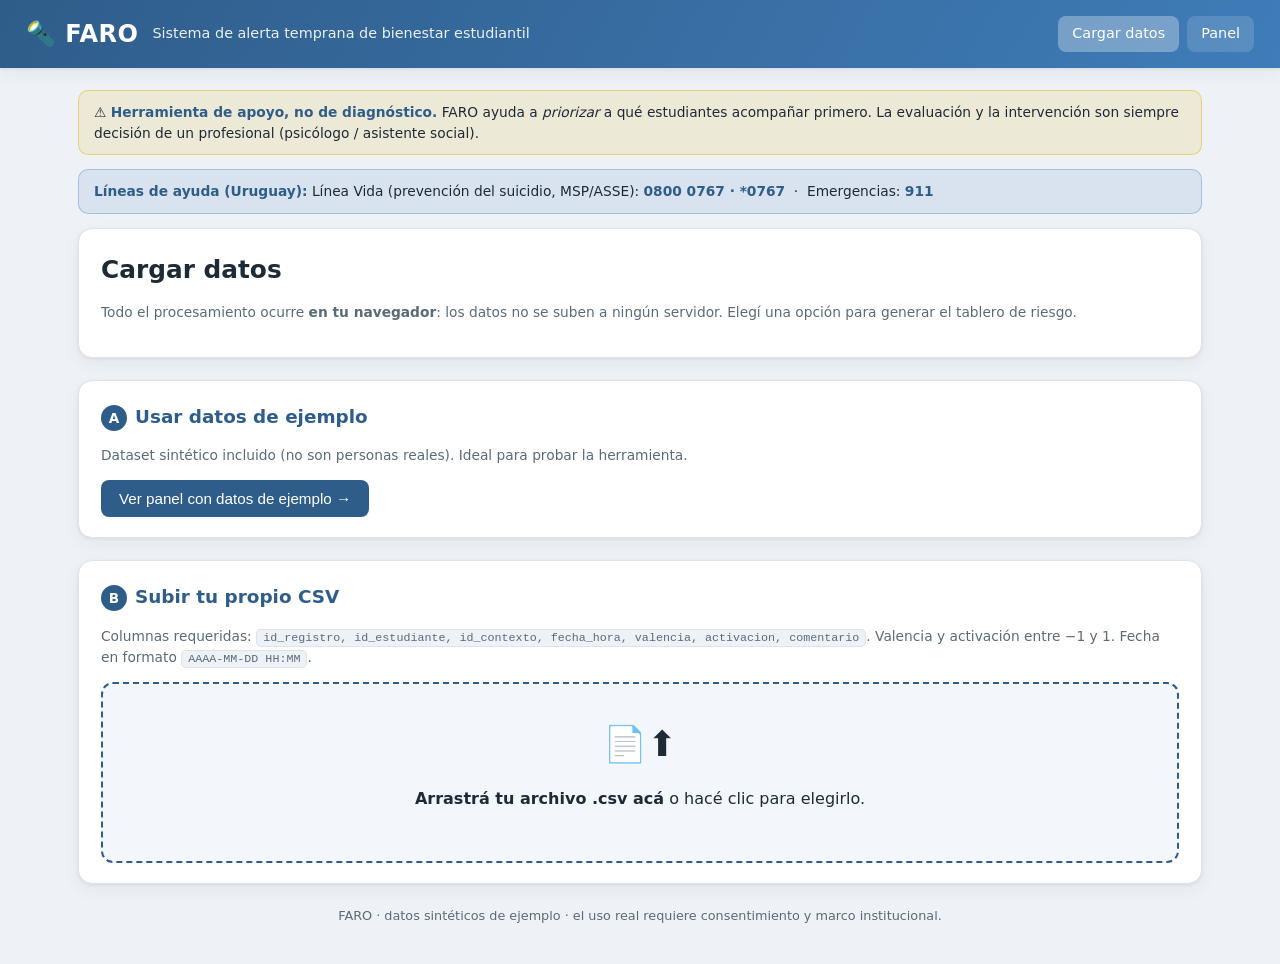
==== sitio/index.html @ 197f818c "FARO: sistema de alerta temprana de bienestar estudiantil Herramienta para escuelas y liceos que pri" ====
<!doctype html>
<html lang="es">
<head>
<meta charset="utf-8">
<meta name="viewport" content="width=device-width, initial-scale=1">
<title>FARO · Cargar datos</title>
<link rel="stylesheet" href="estilos.css">
</head>
<body>
<header class="top">
  <span class="logo">🔦 FARO</span>
  <span class="sub">Sistema de alerta temprana de bienestar estudiantil</span>
  <nav>
    <a href="index.html" class="activo">Cargar datos</a>
    <a href="panel.html">Panel</a>
  </nav>
</header>

<main>
  <div class="aviso">⚠️ <strong>Herramienta de apoyo, no de diagnóstico.</strong>
    FARO ayuda a <em>priorizar</em> a qué estudiantes acompañar primero. La evaluación y la
    intervención son siempre decisión de un profesional (psicólogo / asistente social).</div>
  <div class="ayuda"><strong>Líneas de ayuda (Uruguay):</strong>
    Línea Vida (prevención del suicidio, MSP/ASSE): <strong>0800 0767 · *0767</strong>
    &nbsp;·&nbsp; Emergencias: <strong>911</strong></div>

  <div class="card">
    <h1>Cargar datos</h1>
    <p class="muted">Todo el procesamiento ocurre <strong>en tu navegador</strong>: los datos no se
      suben a ningún servidor. Elegí una opción para generar el tablero de riesgo.</p>
  </div>

  <div class="card">
    <h2><span class="paso-num">A</span>Usar datos de ejemplo</h2>
    <p class="muted">Dataset sintético incluido (no son personas reales). Ideal para probar la herramienta.</p>
    <button class="btn" id="btnEjemplo">Ver panel con datos de ejemplo →</button>
  </div>

  <div class="card">
    <h2><span class="paso-num">B</span>Subir tu propio CSV</h2>
    <p class="muted">Columnas requeridas:
      <code>id_registro, id_estudiante, id_contexto, fecha_hora, valencia, activacion, comentario</code>.
      Valencia y activación entre −1 y 1. Fecha en formato <code>AAAA-MM-DD HH:MM</code>.</p>
    <div class="dropzone" id="dropzone">
      <div class="icono">📄⬆️</div>
      <p><strong>Arrastrá tu archivo .csv acá</strong> o hacé clic para elegirlo.</p>
      <input type="file" id="archivo" accept=".csv,text/csv" style="display:none">
    </div>
    <div id="resultadoCarga"></div>
  </div>
</main>

<footer>FARO · datos sintéticos de ejemplo · el uso real requiere consentimiento y marco institucional.</footer>

<script src="faro_core.js"></script>
<script src="datos_faro.js"></script>
<script>
  function guardarEirAlPanel(res, origen) {
    res.origen = origen;
    sessionStorage.setItem("FARO_RESULTADO", JSON.stringify(res));
    location.href = "panel.html";
  }

  document.getElementById("btnEjemplo").onclick = function () {
    var res = FARO.construirResultado(window.FARO_EJEMPLO_CSV, window.FARO_REF);
    guardarEirAlPanel(res, "datos de ejemplo");
  };

  var dz = document.getElementById("dropzone");
  var input = document.getElementById("archivo");
  dz.onclick = function () { input.click(); };
  dz.ondragover = function (e) { e.preventDefault(); dz.classList.add("hover"); };
  dz.ondragleave = function () { dz.classList.remove("hover"); };
  dz.ondrop = function (e) {
    e.preventDefault(); dz.classList.remove("hover");
    if (e.dataTransfer.files.length) procesarArchivo(e.dataTransfer.files[0]);
  };
  input.onchange = function () { if (input.files.length) procesarArchivo(input.files[0]); };

  function procesarArchivo(file) {
    var lector = new FileReader();
    lector.onload = function () {
      var res;
      try { res = FARO.construirResultado(lector.result, window.FARO_REF); }
      catch (err) {
        document.getElementById("resultadoCarga").innerHTML =
          '<div class="senal">No se pudo procesar el archivo: ' + err.message + '</div>';
        return;
      }
      var c = res.conteo_nivel;
      document.getElementById("resultadoCarga").innerHTML =
        '<div class="resumen-carga">' +
          tarjeta(res.n_validos, "registros válidos") +
          tarjeta(res.n_invalidos, "inválidos") +
          tarjeta(res.estudiantes.length, "estudiantes") +
          tarjeta((c.Rojo || 0) + (c.Naranja || 0), "en alerta (Rojo+Naranja)") +
        '</div>' +
        '<p><strong>' + file.name + '</strong> procesado correctamente.</p>' +
        '<button class="btn" id="btnVer">Ver panel de riesgo →</button>';
      document.getElementById("btnVer").onclick = function () { guardarEirAlPanel(res, file.name); };
    };
    lector.readAsText(file, "utf-8");
  }

  function tarjeta(v, k) {
    return '<div class="metrica"><div class="v">' + v + '</div><div class="k">' + k + '</div></div>';
  }
</script>
</body>
</html>
---- sitio/estilos.css ----
:root{
  --rojo:#e0524f; --naranja:#ee8b3a; --amarillo:#e0b91c; --verde:#3f9d63; --gris:#9aa4ad;
  --bg:#eef2f6; --panel:#ffffff; --tinta:#1e2a35; --tinta2:#5a6b78;
  --borde:#dce3ea; --acento:#2f5d8a; --acento2:#3f7cb8;
  --sombra:0 1px 3px rgba(20,40,60,.08),0 6px 18px rgba(20,40,60,.05);
}
@media (prefers-color-scheme: dark){
  :root{
    --bg:#0f1620; --panel:#18222e; --tinta:#e7edf3; --tinta2:#9fb0be;
    --borde:#26313d; --acento:#5b9bd6; --acento2:#4a7fb0;
    --sombra:0 1px 3px rgba(0,0,0,.4),0 6px 18px rgba(0,0,0,.35);
  }
}
*{box-sizing:border-box}
body{margin:0;font-family:"Segoe UI",system-ui,-apple-system,sans-serif;
     background:var(--bg);color:var(--tinta);line-height:1.5}
a{color:var(--acento)}
header.top{background:linear-gradient(120deg,#2f5d8a,#3f7cb8);color:#fff;padding:16px 26px;
           display:flex;align-items:center;gap:14px;flex-wrap:wrap;box-shadow:var(--sombra)}
header.top .logo{font-size:1.5rem;font-weight:800;letter-spacing:.5px}
header.top .sub{opacity:.9;font-size:.9rem}
header.top nav{margin-left:auto;display:flex;gap:8px;flex-wrap:wrap}
header.top nav a{color:#fff;text-decoration:none;padding:7px 14px;border-radius:8px;
                 background:rgba(255,255,255,.14);font-size:.9rem;transition:background .12s}
header.top nav a:hover,header.top nav a.activo{background:rgba(255,255,255,.30)}
main{max-width:1160px;margin:22px auto;padding:0 18px}
.aviso,.ayuda{border-radius:10px;padding:11px 15px;font-size:.86rem;margin-bottom:14px}
.aviso{background:rgba(224,185,28,.14);border:1px solid rgba(224,185,28,.5)}
.ayuda{background:rgba(63,124,184,.12);border:1px solid rgba(63,124,184,.35)}
.ayuda strong,.aviso strong{color:var(--acento)}
.card{background:var(--panel);border:1px solid var(--borde);border-radius:14px;
      padding:20px 22px;margin-bottom:22px;box-shadow:var(--sombra)}
h1{font-size:1.55rem;margin:.1em 0 .5em}
h2{font-size:1.15rem;margin:.1em 0 .8em;color:var(--acento)}
.muted{color:var(--tinta2);font-size:.86rem}
code{background:var(--bg);border:1px solid var(--borde);border-radius:5px;padding:1px 6px;font-size:.85em}

.kpis{display:grid;grid-template-columns:repeat(auto-fit,minmax(150px,1fr));gap:14px;margin-bottom:4px}
.kpi{border-radius:12px;padding:15px 17px;color:#fff;text-decoration:none;display:block;border:none;
     cursor:pointer;text-align:left;font:inherit;transition:transform .12s ease, box-shadow .12s ease}
.kpi:hover{transform:translateY(-2px);box-shadow:0 6px 16px rgba(0,0,0,.18)}
.kpi.activo{outline:3px solid rgba(255,255,255,.7);outline-offset:2px}
.kpi .num{font-size:2rem;font-weight:800;line-height:1}
.kpi .lbl{font-size:.82rem;opacity:.96;margin-top:4px}
.bg-Rojo{background:var(--rojo)} .bg-Naranja{background:var(--naranja)}
.bg-Amarillo{background:var(--amarillo)} .bg-Verde{background:var(--verde)} .bg-Sin{background:var(--gris)}

.filtros{display:flex;gap:10px;flex-wrap:wrap;align-items:center;margin-bottom:14px}
input[type=text],input[type=search],select{padding:9px 11px;border:1px solid var(--borde);
     border-radius:8px;font-size:.9rem;background:var(--panel);color:var(--tinta)}
input[type=search]{min-width:220px}

table{width:100%;border-collapse:collapse;font-size:.9rem}
th,td{text-align:left;padding:10px 11px;border-bottom:1px solid var(--borde)}
th{color:var(--tinta2);font-weight:600;font-size:.8rem;text-transform:uppercase;letter-spacing:.4px;
   white-space:nowrap;cursor:pointer;user-select:none}
th:hover{color:var(--acento)}
tbody tr{cursor:pointer}
tbody tr:hover td{background:rgba(63,124,184,.07)}
.pill{display:inline-block;padding:3px 11px;border-radius:999px;color:#fff;font-size:.76rem;font-weight:700;white-space:nowrap}
.n-Rojo{background:var(--rojo)} .n-Naranja{background:var(--naranja)}
.n-Amarillo{background:var(--amarillo)} .n-Verde{background:var(--verde)} .n-Sin{background:var(--gris)}
.barra{height:7px;border-radius:4px;background:var(--borde);overflow:hidden;min-width:70px;margin-top:3px}
.barra>span{display:block;height:100%}

.btn{display:inline-block;background:var(--acento);color:#fff;border:none;padding:10px 18px;border-radius:8px;
     cursor:pointer;text-decoration:none;font-size:.95rem;transition:background .12s}
.btn:hover{background:var(--acento2)}
.btn.sec{background:transparent;color:var(--acento);border:1px solid var(--acento)}
.btn.sec:hover{background:rgba(63,124,184,.1)}
.btn:disabled{opacity:.5;cursor:not-allowed}

/* Gráficos interactivos */
.graficos{display:grid;grid-template-columns:repeat(auto-fit,minmax(340px,1fr));gap:16px}
.grafico{background:var(--panel);border:1px solid var(--borde);border-radius:12px;padding:14px 16px}
.grafico h3{margin:0 0 4px;font-size:1rem;color:var(--acento)}
.grafico .hint{font-size:.76rem;color:var(--tinta2);margin-bottom:8px}
.grafico svg{width:100%;height:230px;display:block;overflow:visible}
.gbar{cursor:pointer;transition:opacity .12s}
.gbar:hover{opacity:.75}
.gpt{cursor:pointer;transition:r .1s}
.gaxis{stroke:var(--borde);stroke-width:1}
.glabel{fill:var(--tinta2);font-size:11px}
.gval{fill:var(--tinta);font-size:11px;font-weight:600}

#detalle{margin-top:8px}
.detalle-box{background:var(--bg);border:1px solid var(--borde);border-radius:10px;padding:12px 14px;margin-top:14px}
.detalle-box h3{margin:0 0 8px;font-size:.95rem;color:var(--acento)}

/* Métricas y ficha */
.metricas{display:grid;grid-template-columns:repeat(auto-fit,minmax(130px,1fr));gap:12px;margin:6px 0 18px}
.metrica{background:var(--bg);border:1px solid var(--borde);border-radius:10px;padding:11px 13px}
.metrica .v{font-size:1.4rem;font-weight:800}
.metrica .k{font-size:.76rem;color:var(--tinta2)}
.senal{background:rgba(224,82,79,.1);border-left:3px solid var(--rojo);padding:7px 11px;margin:6px 0;border-radius:5px;font-size:.88rem}
.senal.ok{background:rgba(63,157,99,.1);border-left-color:var(--verde)}
.spark{width:100%;height:80px}

.overlay{position:fixed;inset:0;background:rgba(10,20,30,.55);display:none;align-items:flex-start;
         justify-content:center;padding:30px 14px;z-index:50;overflow:auto}
.overlay.abierto{display:flex}
.modal{background:var(--panel);border-radius:16px;max-width:860px;width:100%;
       box-shadow:0 20px 60px rgba(0,0,0,.35);border:1px solid var(--borde)}
.modal .cabecera{padding:20px 24px;border-bottom:1px solid var(--borde);display:flex;align-items:center;gap:12px;flex-wrap:wrap}
.modal .cuerpo{padding:20px 24px}
.cerrar{margin-left:auto;background:none;border:none;font-size:1.6rem;cursor:pointer;color:var(--tinta2);line-height:1}
.cerrar:hover{color:var(--tinta)}

/* Carga */
.dropzone{border:2px dashed var(--acento);border-radius:12px;padding:34px;text-align:center;
          background:rgba(63,124,184,.06);cursor:pointer;transition:background .12s}
.dropzone.hover{background:rgba(63,124,184,.16)}
.dropzone .icono{font-size:2.2rem}
.paso-num{display:inline-flex;align-items:center;justify-content:center;width:26px;height:26px;border-radius:50%;
          background:var(--acento);color:#fff;font-weight:700;font-size:.85rem;margin-right:8px}
.resumen-carga{display:grid;grid-template-columns:repeat(auto-fit,minmax(120px,1fr));gap:12px;margin:14px 0}
footer{max-width:1160px;margin:10px auto 40px;padding:0 18px;color:var(--tinta2);font-size:.8rem;text-align:center}
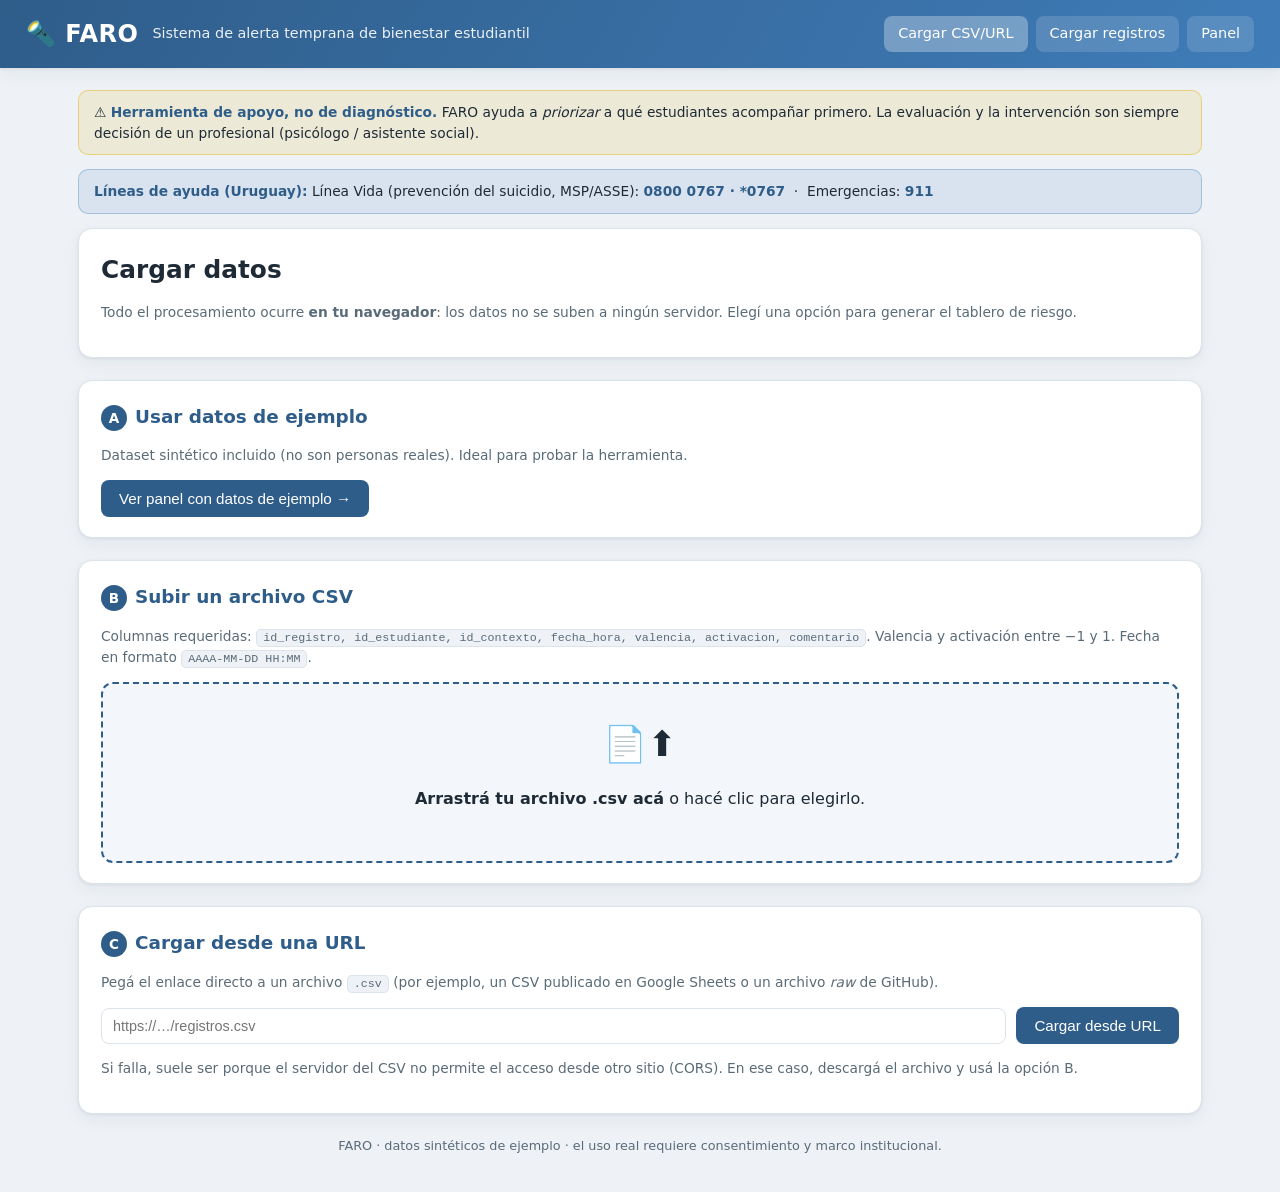
==== commit 7a68da3f: "Agrega carga por URL y formulario de registros (CSV + SQL para MySQL) - index.html (Cargar CSV/URL):" ====
--- a/sitio/index.html
+++ b/sitio/index.html
@@ -3,7 +3,7 @@
 <head>
 <meta charset="utf-8">
 <meta name="viewport" content="width=device-width, initial-scale=1">
-<title>FARO · Cargar datos</title>
+<title>FARO · Cargar CSV / URL</title>
 <link rel="stylesheet" href="estilos.css">
 </head>
 <body>
@@ -11,7 +11,8 @@
   <span class="logo">🔦 FARO</span>
   <span class="sub">Sistema de alerta temprana de bienestar estudiantil</span>
   <nav>
-    <a href="index.html" class="activo">Cargar datos</a>
+    <a href="index.html" class="activo">Cargar CSV/URL</a>
+    <a href="nuevo.html">Cargar registros</a>
     <a href="panel.html">Panel</a>
   </nav>
 </header>
@@ -37,7 +38,7 @@
   </div>
 
   <div class="card">
-    <h2><span class="paso-num">B</span>Subir tu propio CSV</h2>
+    <h2><span class="paso-num">B</span>Subir un archivo CSV</h2>
     <p class="muted">Columnas requeridas:
       <code>id_registro, id_estudiante, id_contexto, fecha_hora, valencia, activacion, comentario</code>.
       Valencia y activación entre −1 y 1. Fecha en formato <code>AAAA-MM-DD HH:MM</code>.</p>
@@ -46,8 +47,21 @@
       <p><strong>Arrastrá tu archivo .csv acá</strong> o hacé clic para elegirlo.</p>
       <input type="file" id="archivo" accept=".csv,text/csv" style="display:none">
     </div>
-    <div id="resultadoCarga"></div>
   </div>
+
+  <div class="card">
+    <h2><span class="paso-num">C</span>Cargar desde una URL</h2>
+    <p class="muted">Pegá el enlace directo a un archivo <code>.csv</code> (por ejemplo, un CSV
+      publicado en Google Sheets o un archivo <em>raw</em> de GitHub).</p>
+    <div class="filtros">
+      <input type="text" id="url" placeholder="https://…/registros.csv" style="flex:1;min-width:260px">
+      <button class="btn" id="btnUrl">Cargar desde URL</button>
+    </div>
+    <p class="muted">Si falla, suele ser porque el servidor del CSV no permite el acceso desde otro
+      sitio (CORS). En ese caso, descargá el archivo y usá la opción B.</p>
+  </div>
+
+  <div id="resultadoCarga"></div>
 </main>
 
 <footer>FARO · datos sintéticos de ejemplo · el uso real requiere consentimiento y marco institucional.</footer>
@@ -61,11 +75,44 @@
     location.href = "panel.html";
   }
 
+  function tarjeta(v, k) {
+    return '<div class="metrica"><div class="v">' + v + '</div><div class="k">' + k + '</div></div>';
+  }
+
+  function mostrarResumen(res, origen) {
+    var c = res.conteo_nivel;
+    document.getElementById("resultadoCarga").innerHTML =
+      '<div class="card"><h2>Datos procesados</h2>' +
+        '<div class="resumen-carga">' +
+          tarjeta(res.n_validos, "registros válidos") +
+          tarjeta(res.n_invalidos, "inválidos") +
+          tarjeta(res.estudiantes.length, "estudiantes") +
+          tarjeta((c.Rojo || 0) + (c.Naranja || 0), "en alerta (Rojo+Naranja)") +
+        '</div>' +
+        '<p><strong>Origen:</strong> ' + origen + '</p>' +
+        '<button class="btn" id="btnVer">Ver panel de riesgo →</button></div>';
+    document.getElementById("btnVer").onclick = function () { guardarEirAlPanel(res, origen); };
+    document.getElementById("resultadoCarga").scrollIntoView({ behavior: "smooth", block: "nearest" });
+  }
+
+  function procesarTexto(texto, origen) {
+    var res;
+    try { res = FARO.construirResultado(texto, window.FARO_REF); }
+    catch (err) {
+      document.getElementById("resultadoCarga").innerHTML =
+        '<div class="card"><div class="senal">No se pudo procesar: ' + err.message + '</div></div>';
+      return;
+    }
+    mostrarResumen(res, origen);
+  }
+
+  // A) Ejemplo
   document.getElementById("btnEjemplo").onclick = function () {
     var res = FARO.construirResultado(window.FARO_EJEMPLO_CSV, window.FARO_REF);
     guardarEirAlPanel(res, "datos de ejemplo");
   };
 
+  // B) Archivo
   var dz = document.getElementById("dropzone");
   var input = document.getElementById("archivo");
   dz.onclick = function () { input.click(); };
@@ -73,38 +120,30 @@
   dz.ondragleave = function () { dz.classList.remove("hover"); };
   dz.ondrop = function (e) {
     e.preventDefault(); dz.classList.remove("hover");
-    if (e.dataTransfer.files.length) procesarArchivo(e.dataTransfer.files[0]);
+    if (e.dataTransfer.files.length) leerArchivo(e.dataTransfer.files[0]);
   };
-  input.onchange = function () { if (input.files.length) procesarArchivo(input.files[0]); };
-
-  function procesarArchivo(file) {
+  input.onchange = function () { if (input.files.length) leerArchivo(input.files[0]); };
+  function leerArchivo(file) {
     var lector = new FileReader();
-    lector.onload = function () {
-      var res;
-      try { res = FARO.construirResultado(lector.result, window.FARO_REF); }
-      catch (err) {
-        document.getElementById("resultadoCarga").innerHTML =
-          '<div class="senal">No se pudo procesar el archivo: ' + err.message + '</div>';
-        return;
-      }
-      var c = res.conteo_nivel;
-      document.getElementById("resultadoCarga").innerHTML =
-        '<div class="resumen-carga">' +
-          tarjeta(res.n_validos, "registros válidos") +
-          tarjeta(res.n_invalidos, "inválidos") +
-          tarjeta(res.estudiantes.length, "estudiantes") +
-          tarjeta((c.Rojo || 0) + (c.Naranja || 0), "en alerta (Rojo+Naranja)") +
-        '</div>' +
-        '<p><strong>' + file.name + '</strong> procesado correctamente.</p>' +
-        '<button class="btn" id="btnVer">Ver panel de riesgo →</button>';
-      document.getElementById("btnVer").onclick = function () { guardarEirAlPanel(res, file.name); };
-    };
+    lector.onload = function () { procesarTexto(lector.result, file.name); };
     lector.readAsText(file, "utf-8");
   }
 
-  function tarjeta(v, k) {
-    return '<div class="metrica"><div class="v">' + v + '</div><div class="k">' + k + '</div></div>';
-  }
+  // C) URL
+  document.getElementById("btnUrl").onclick = function () {
+    var url = document.getElementById("url").value.trim();
+    if (!url) { return; }
+    document.getElementById("resultadoCarga").innerHTML =
+      '<div class="card"><p class="muted">Descargando desde la URL…</p></div>';
+    fetch(url)
+      .then(function (r) { if (!r.ok) throw new Error("HTTP " + r.status); return r.text(); })
+      .then(function (texto) { procesarTexto(texto, url); })
+      .catch(function (err) {
+        document.getElementById("resultadoCarga").innerHTML =
+          '<div class="card"><div class="senal">No se pudo descargar el CSV (' + err.message +
+          '). Puede ser un problema de CORS: descargá el archivo y usá la opción B.</div></div>';
+      });
+  };
 </script>
 </body>
 </html>
